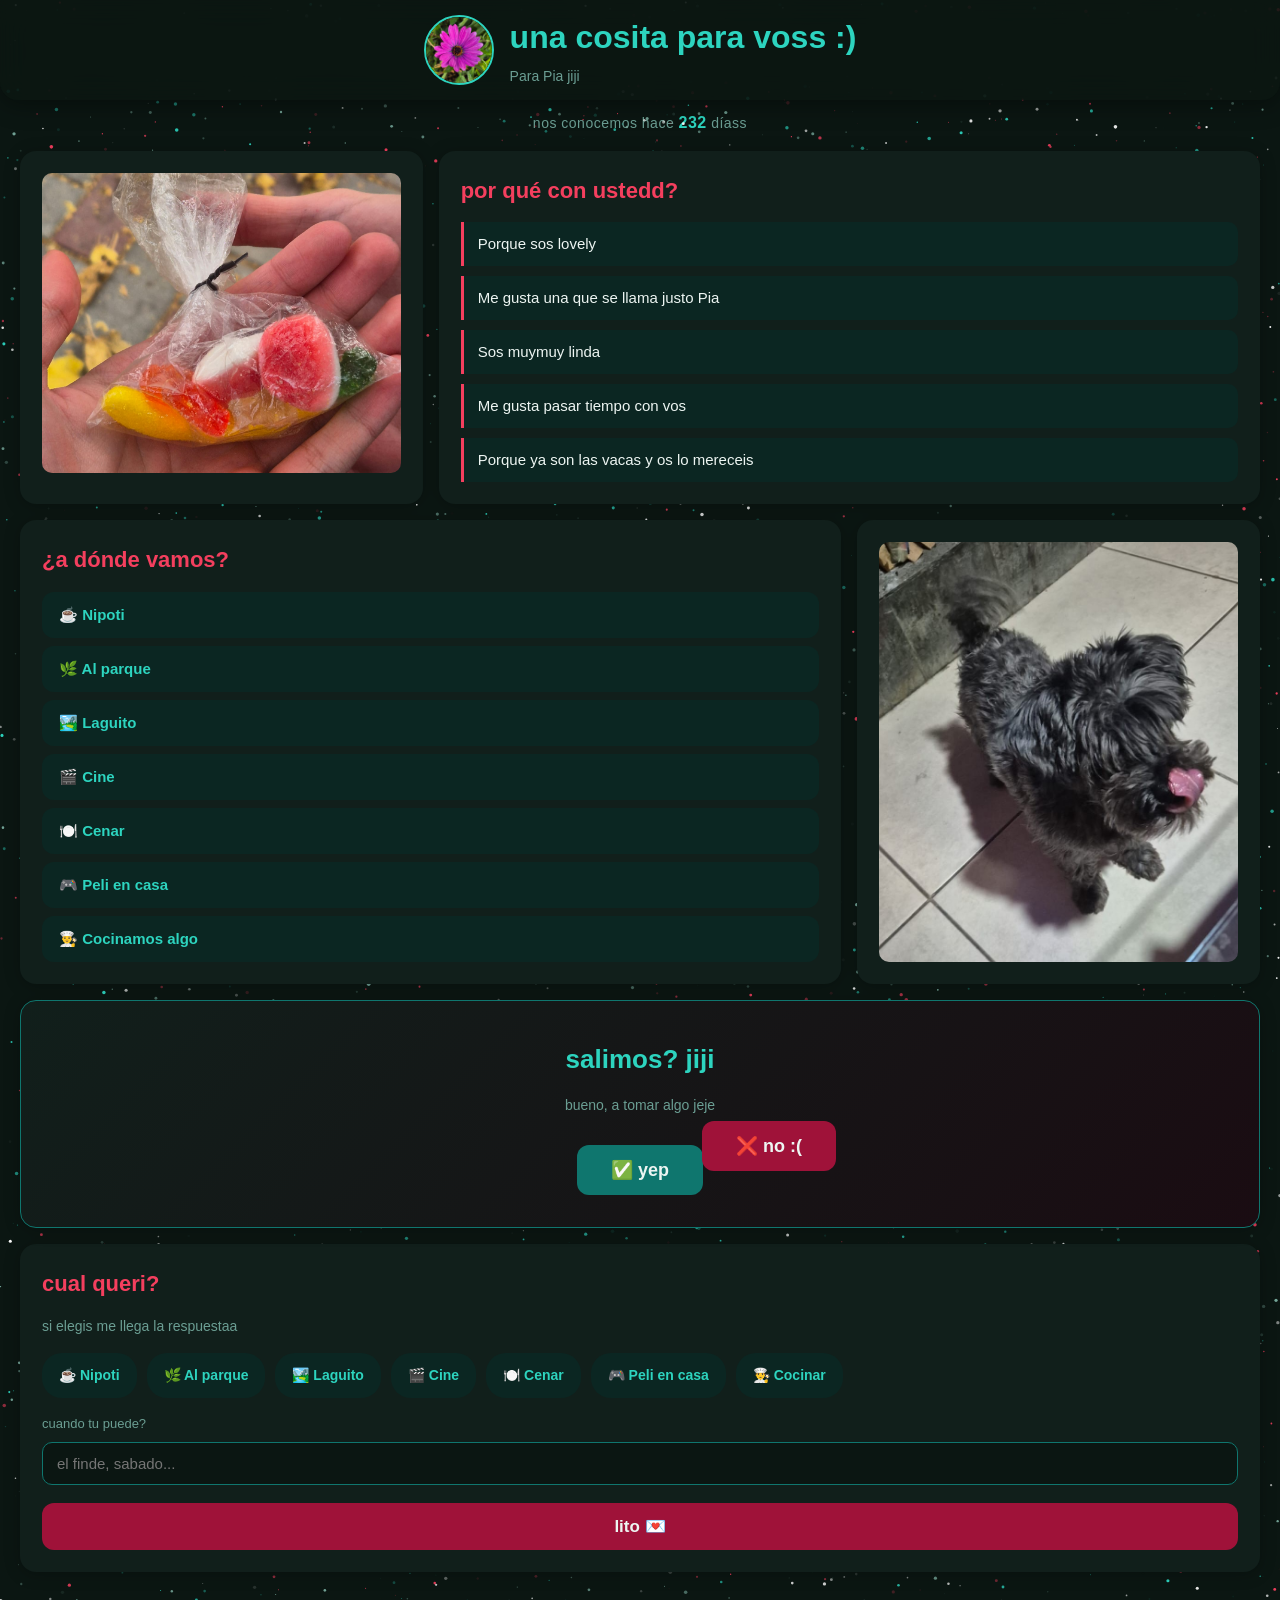
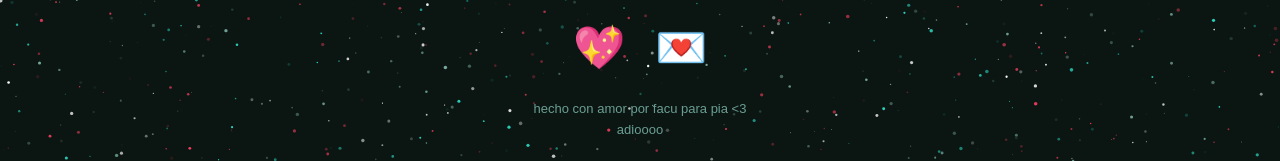
==== index.html @ f3afb6c2 "Add files via upload" ====
<!DOCTYPE html>
<html lang="es">
<head>
  <meta charset="utf-8">
  <meta name="viewport" content="width=device-width, initial-scale=1.0">
  <title>Para una linda</title>
  <link rel="stylesheet" href="style.css">
</head>
<body>

  <canvas id="stars-canvas"></canvas>

  <div id="banner">
    <div class="banner-perfil">
      <img src="foto_yo.jpeg" id="fotoyo" alt="Foto de perfil">
      <div>
        <h1>una cosita para voss :)</h1>
        <p>Para Pia jiji</p>
      </div>
    </div>
  </div>

  <div id="contador">
    nos conocemos hace <span id="dias-contador">...</span> díass
  </div>

  <div id="contenido">

    <div class="cajas">
      <img src="luna.jpeg" class="foto-caja foto-grande" alt="Fotografía de la luna tomada por Facundo">
    </div>

    <div class="cajas media">
      <h2>por qué con ustedd?</h2>
      <ul class="frases-lista">
        <li>Porque sos lovely</li>
        <li>Me gusta una que se llama justo Pia</li>
        <li>Sos muymuy linda</li>
        <li>Me gusta pasar tiempo con vos</li>
        <li>Porque ya son las vacas y os lo mereceis</li>
      </ul>
    </div>

    <div class="cajas media">
      <h2>¿a dónde vamos?</h2>
      <div class="etiquetas">
        <a class="etiqueta" href="https://maps.app.goo.gl/S3J49CfTsaXDtMXm7" target="_blank">☕ Nipoti</a>
        <a class="etiqueta" href="https://maps.app.goo.gl/zcuScy9pAKQs1Qn79" target="_blank">🌿 Al parque</a>
        <a class="etiqueta" href="https://maps.app.goo.gl/f2UYCHZH5TrQFdBo7" target="_blank">🏞️ Laguito</a>
        <a class="etiqueta" href="https://maps.app.goo.gl/FrqxcBMbyZqVu3yT8" target="_blank">🎬 Cine</a>
        <a class="etiqueta" href="https://maps.app.goo.gl/B5CruoUdHxFvpHZW9" target="_blank">🍽️ Cenar</a>
        <span class="etiqueta">🎮 Peli en casa</span>
        <span class="etiqueta">👨‍🍳 Cocinamos algo</span>
      </div>
    </div>

    <div class="cajas">
      <img src="lentes.jpeg" class="foto-caja foto-grande foto-llena" alt="Foto de Facu">
    </div>

    <div class="cajas ancha" id="salimos">
      <h2>salimos? jiji</h2>
      <p class="subtitulo">bueno, a tomar algo jeje </p>

      <div class="btns-salimos" id="contenedor-btns">
        <button id="btn-si" onclick="dijoBienSi()">✅ yep</button>
        <button id="btn-no">❌ no :(</button>
      </div>

      <div id="msg-si">
        <p>vamooooo, aunque mucho para elegir no habia jiji</p>
        <p class="msg-secreto">a que la dalma está durmiendo 😴 jeje</p>
      </div>
    </div>

    <div class="cajas ancha" id="formulario">
      <h2>cual queri?</h2>
      <p class="subtitulo">si elegis me llega la respuestaa</p>

      <form action="https://formsubmit.co/facundoher2009@gmail.com" method="POST">
        <input type="hidden" name="_subject"  value="respondiooo 🎉">
        <input type="hidden" name="_captcha"  value="false">
        <input type="hidden" name="_template" value="table">
        <input type="hidden" name="_next"     value="https://facuher23.github.io/Salimos-/gracias.html">

        <div class="opciones-plan">
          <input type="radio" name="plan" value="Nipoti" id="p1">
          <label for="p1">☕ Nipoti</label>

          <input type="radio" name="plan" value="Parque San Martín" id="p2">
          <label for="p2">🌿 Al parque</label>

          <input type="radio" name="plan" value="Lago del Torreón" id="p3">
          <label for="p3">🏞️ Laguito</label>

          <input type="radio" name="plan" value="Cine" id="p5">
          <label for="p5">🎬 Cine</label>

          <input type="radio" name="plan" value="Cenar" id="p6">
          <label for="p6">🍽️ Cenar</label>

          <input type="radio" name="plan" value="Peli en casa" id="p7">
          <label for="p7">🎮 Peli en casa</label>

          <input type="radio" name="plan" value="Cocinar" id="p8">
          <label for="p8">👨‍🍳 Cocinar</label>
        </div>

        <label class="campo-label" for="cuando">cuando tu puede?</label>
        <input type="text" id="cuando" name="cuando" class="campo" placeholder="el finde, sabado...">

        <button type="submit" class="btn-enviar">lito 💌</button>
      </form>
    </div>

  </div>

  <div class="redes-sociales">
    <span class="emoji" onclick="window.location.href='fotos.html'" title="mi fotógrafa favorita">💖</span>
    <span class="emoji" onclick="window.location.href='cancion.html'" title="una canción">💌</span>
  </div>

  <div id="footer">
    <p>hecho con amor por facu para pia <3</p>
    <p>adioooo</p>
  </div>

  <script src="script.js"></script>
</body>
</html>
---- style.css ----
/* ─── TOKENS ─── */
:root {
  --fondo:         #0b1612;
  --caja:          #111f1b;
  --caja-hover:    #172a25;
  --texto:         #edf5f2;
  --texto-suave:   #6b9e93;
  --verde:         #2dd4bf;
  --verde-oscuro:  #0f766e;
  --rojo:          #f43f5e;
  --rojo-oscuro:   #9f1239;
  --etiq-fondo:    #0b2622;
  --radio:         16px;
}

/* ─── RESET ─── */
*, *::before, *::after { box-sizing: border-box; margin: 0; padding: 0; }

body {
  background: var(--fondo);
  color: var(--texto);
  font-family: 'Century Gothic', 'Trebuchet MS', sans-serif;
  font-size: 17px;
  line-height: 1.6;
  min-height: 100vh;
}

h1 { color: var(--verde);  font-size: 32px; }
h2 { color: var(--rojo);   font-size: 22px; margin-bottom: 14px; }
a  { color: var(--verde);  text-decoration: none; transition: color .2s; }
a:hover { color: var(--rojo); }

#stars-canvas {
  position: fixed;
  inset: 0;
  z-index: 0;
  pointer-events: none;
}

#banner, #contenido, .redes-sociales, #footer {
  position: relative;
  z-index: 1;
}

#banner {
  position: sticky;
  top: 0;
  z-index: 10;
  background: rgba(11, 22, 18, 0.82);
  backdrop-filter: blur(14px);
  -webkit-backdrop-filter: blur(14px);
  padding: 12px 20px;
  border-radius: 0 0 18px 18px;
  box-shadow: 0 4px 24px rgba(0,0,0,.4);
}

.banner-perfil {
  display: flex;
  align-items: center;
  justify-content: center;
  gap: 16px;
  flex-wrap: wrap;
}

#fotoyo {
  width: 70px;
  height: 70px;
  object-fit: cover;
  border-radius: 50%;
  border: 2px solid var(--verde);
}

.banner-perfil p { color: var(--texto-suave); font-size: 14px; margin-top: 2px; }

#contador {
  text-align: center;
  padding: 10px 20px 0;
  color: var(--texto-suave);
  font-size: 14px;
  letter-spacing: .5px;
}
#contador span { color: var(--verde); font-weight: bold; font-size: 16px; }

#contenido {
  display: grid;
  grid-template-columns: repeat(3, 1fr);
  gap: 16px;
  margin: 16px 20px 20px;
}

.ancha { grid-column: span 3; }
.media { grid-column: span 2; }

.cajas {
  background: var(--caja);
  padding: 22px;
  border-radius: var(--radio);
  box-shadow: 0 2px 16px rgba(0,0,0,.25);
  overflow: auto;
  transition: transform .2s, background .2s;
}
.cajas:hover { transform: translateY(-3px); background: var(--caja-hover); }

/* caja que solo tiene una foto grande: que la llene entera, sin espacio sobrante */
.cajas:has(.foto-llena) {
  display: flex;
}

.foto-caja {
  width: 28%;
  height: auto;
  object-fit: cover;
  border-radius: 10px;
  float: right;
  margin: 0 0 12px 16px;
}
.foto-grande {
  width: 100%;
  height: 300px;
  object-fit: cover;
  float: none;
  margin: 0;
  border-radius: 10px;
}

.foto-llena {
  height: 100% !important;
}

.frases-lista {
  list-style: none;
  margin-top: 8px;
  display: flex;
  flex-direction: column;
  gap: 10px;
}
.frases-lista li {
  background: var(--etiq-fondo);
  border-left: 3px solid var(--rojo);
  padding: 10px 14px;
  border-radius: 0 10px 10px 0;
  color: var(--texto);
  font-size: 15px;
}

/* ─── ETIQUETAS / MAPS (estilo "destacado" pero fino, son 5 links + 2 spans) ─── */
.etiquetas {
  display: flex;
  flex-direction: column;
  gap: 8px;
  margin-top: 8px;
}
.etiqueta {
  display: flex;
  align-items: center;
  background: var(--etiq-fondo);
  color: var(--verde);
  padding: 10px 16px;
  border-radius: 12px;
  font-size: 15px;
  font-weight: bold;
  border: 1px solid transparent;
  transition: transform .2s, border-color .2s, color .2s, background .2s;
}
.etiqueta:hover {
  transform: translateX(5px);
  border-color: var(--verde);
  color: var(--texto);
  background: var(--verde-oscuro);
}

#salimos {
  text-align: center;
  padding: 38px 22px 32px;
  background: linear-gradient(135deg, #111f1b 0%, #1a0c12 100%);
  border: 1px solid var(--verde-oscuro);
  position: relative;
  overflow: hidden;
  min-height: 220px;
}
#salimos h2 { color: var(--verde); font-size: 26px; }
#salimos .subtitulo { color: var(--texto-suave); font-size: 14px; margin-bottom: 28px; }

.btns-salimos {
  display: flex;
  justify-content: center;
  align-items: center;
  gap: 24px;
  flex-wrap: wrap;
}

#btn-si {
  background: var(--verde-oscuro);
  color: var(--texto);
  border: none;
  padding: 14px 34px;
  border-radius: 12px;
  font-size: 18px;
  font-weight: bold;
  cursor: pointer;
  font-family: inherit;
  transition: background .2s, transform .15s;
  position: relative;
  z-index: 2;
}
#btn-si:hover { background: var(--verde); color: #0b1612; transform: scale(1.06); }

#btn-no {
  background: var(--rojo-oscuro);
  color: var(--texto);
  border: none;
  padding: 14px 34px;
  border-radius: 12px;
  font-size: 18px;
  font-weight: bold;
  cursor: pointer;
  font-family: inherit;
  position: absolute;
  transition: background .2s;
  white-space: nowrap;
  z-index: 2;
}
#btn-no:hover { background: var(--rojo); }

#msg-si {
  display: none;
  flex-direction: column;
  gap: 10px;
  align-items: center;
}
#msg-si p:first-child {
  color: var(--verde);
  font-size: 24px;
  font-weight: bold;
  animation: fadeUp .5s ease;
}
#msg-si .msg-secreto {
  color: var(--texto-suave);
  font-size: 14px;
  animation: fadeUp .8s ease;
  font-style: italic;
}

@keyframes fadeUp {
  from { opacity: 0; transform: translateY(8px); }
  to   { opacity: 1; transform: translateY(0); }
}

#formulario h2 { color: var(--rojo); }
#formulario .subtitulo { color: var(--texto-suave); font-size: 14px; margin-bottom: 16px; }

.opciones-plan {
  display: flex;
  flex-wrap: wrap;
  gap: 10px;
  margin-bottom: 16px;
}

.opciones-plan input[type="radio"] { display: none; }
.opciones-plan label {
  background: var(--etiq-fondo);
  color: var(--verde);
  padding: 10px 16px;
  border-radius: 20px;
  font-size: 14px;
  font-weight: bold;
  cursor: pointer;
  border: 1px solid transparent;
  transition: all .2s;
}
.opciones-plan input[type="radio"]:checked + label {
  background: var(--verde-oscuro);
  border-color: var(--verde);
  color: var(--texto);
}

.campo {
  width: 100%;
  background: #0b1612;
  border: 1px solid var(--verde-oscuro);
  border-radius: 10px;
  color: var(--texto);
  padding: 12px 14px;
  font-size: 15px;
  font-family: inherit;
  outline: none;
  transition: border-color .2s;
  margin-top: 4px;
}
.campo:focus { border-color: var(--verde); }

.campo-label {
  display: block;
  color: var(--texto-suave);
  font-size: 13px;
  margin-top: 14px;
  margin-bottom: 4px;
}

.btn-enviar {
  display: block;
  width: 100%;
  margin-top: 18px;
  padding: 13px;
  background: var(--rojo-oscuro);
  color: var(--texto);
  border: none;
  border-radius: 12px;
  font-size: 17px;
  font-weight: bold;
  cursor: pointer;
  font-family: inherit;
  transition: background .2s, transform .1s;
}
.btn-enviar:hover { background: var(--rojo); transform: scale(1.01); }

.redes-sociales {
  display: flex;
  justify-content: center;
  gap: 30px;
  padding: 22px 20px 8px;
}
.emoji {
  font-size: 42px;
  display: inline-block;
  cursor: pointer;
  transition: transform .2s ease;
}
.emoji:hover { transform: translateY(-5px) scale(1.15); }

#footer {
  text-align: center;
  padding: 10px 20px 20px;
  color: var(--texto-suave);
  font-size: 13px;
}

@media (max-width: 640px) {
  #contenido { grid-template-columns: 1fr; }
  .ancha, .media { grid-column: span 1; }
  #salimos { min-height: 260px; }
  #btn-no { position: relative; left: auto !important; top: auto !important; }
}
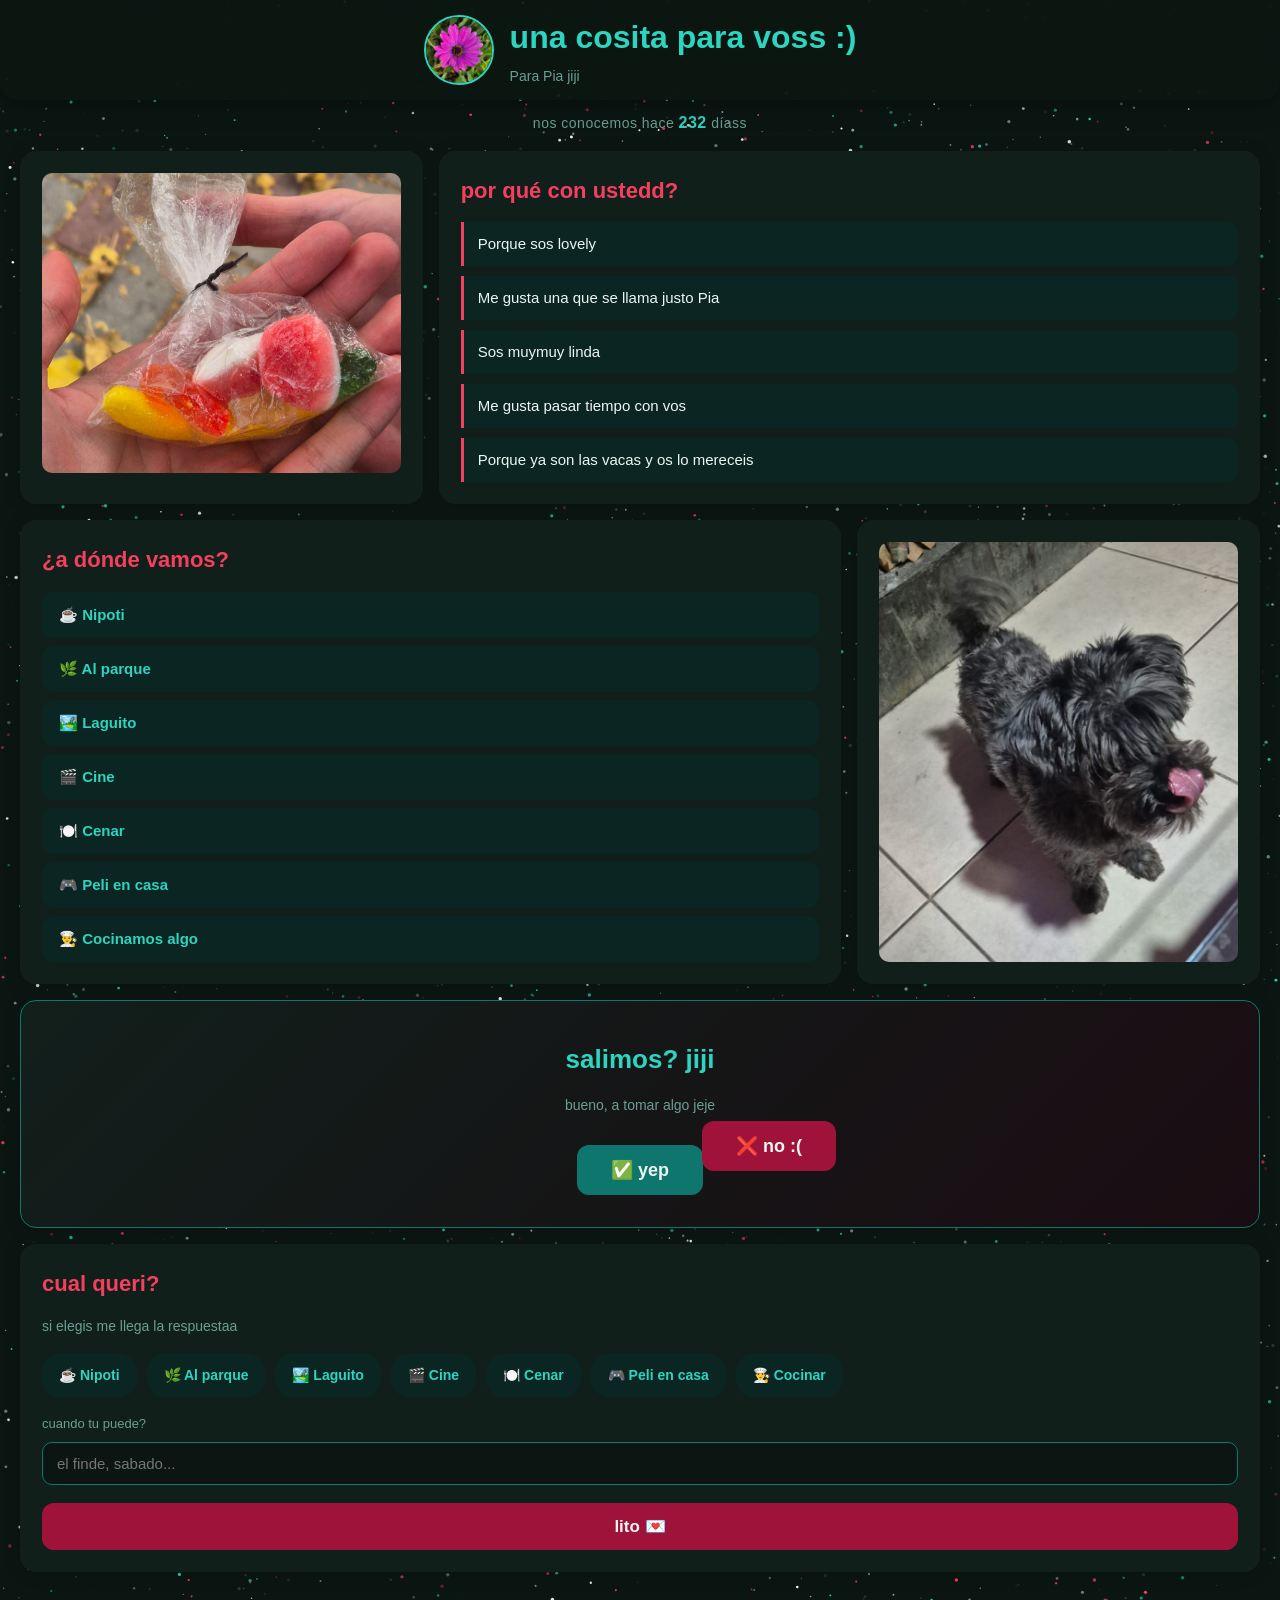
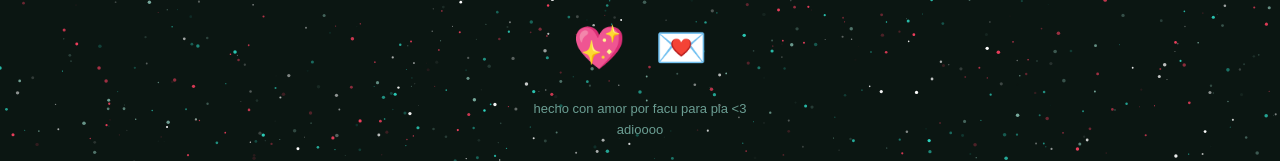
==== commit 61696ce6: "Update index.html" ====
--- a/index.html
+++ b/index.html
@@ -81,7 +81,7 @@
         <input type="hidden" name="_subject"  value="respondiooo 🎉">
         <input type="hidden" name="_captcha"  value="false">
         <input type="hidden" name="_template" value="table">
-        <input type="hidden" name="_next"     value="https://facuher23.github.io/Salimos-/gracias.html">
+        <input type="hidden" name="_next"     value="gracias.html">
 
         <div class="opciones-plan">
           <input type="radio" name="plan" value="Nipoti" id="p1">
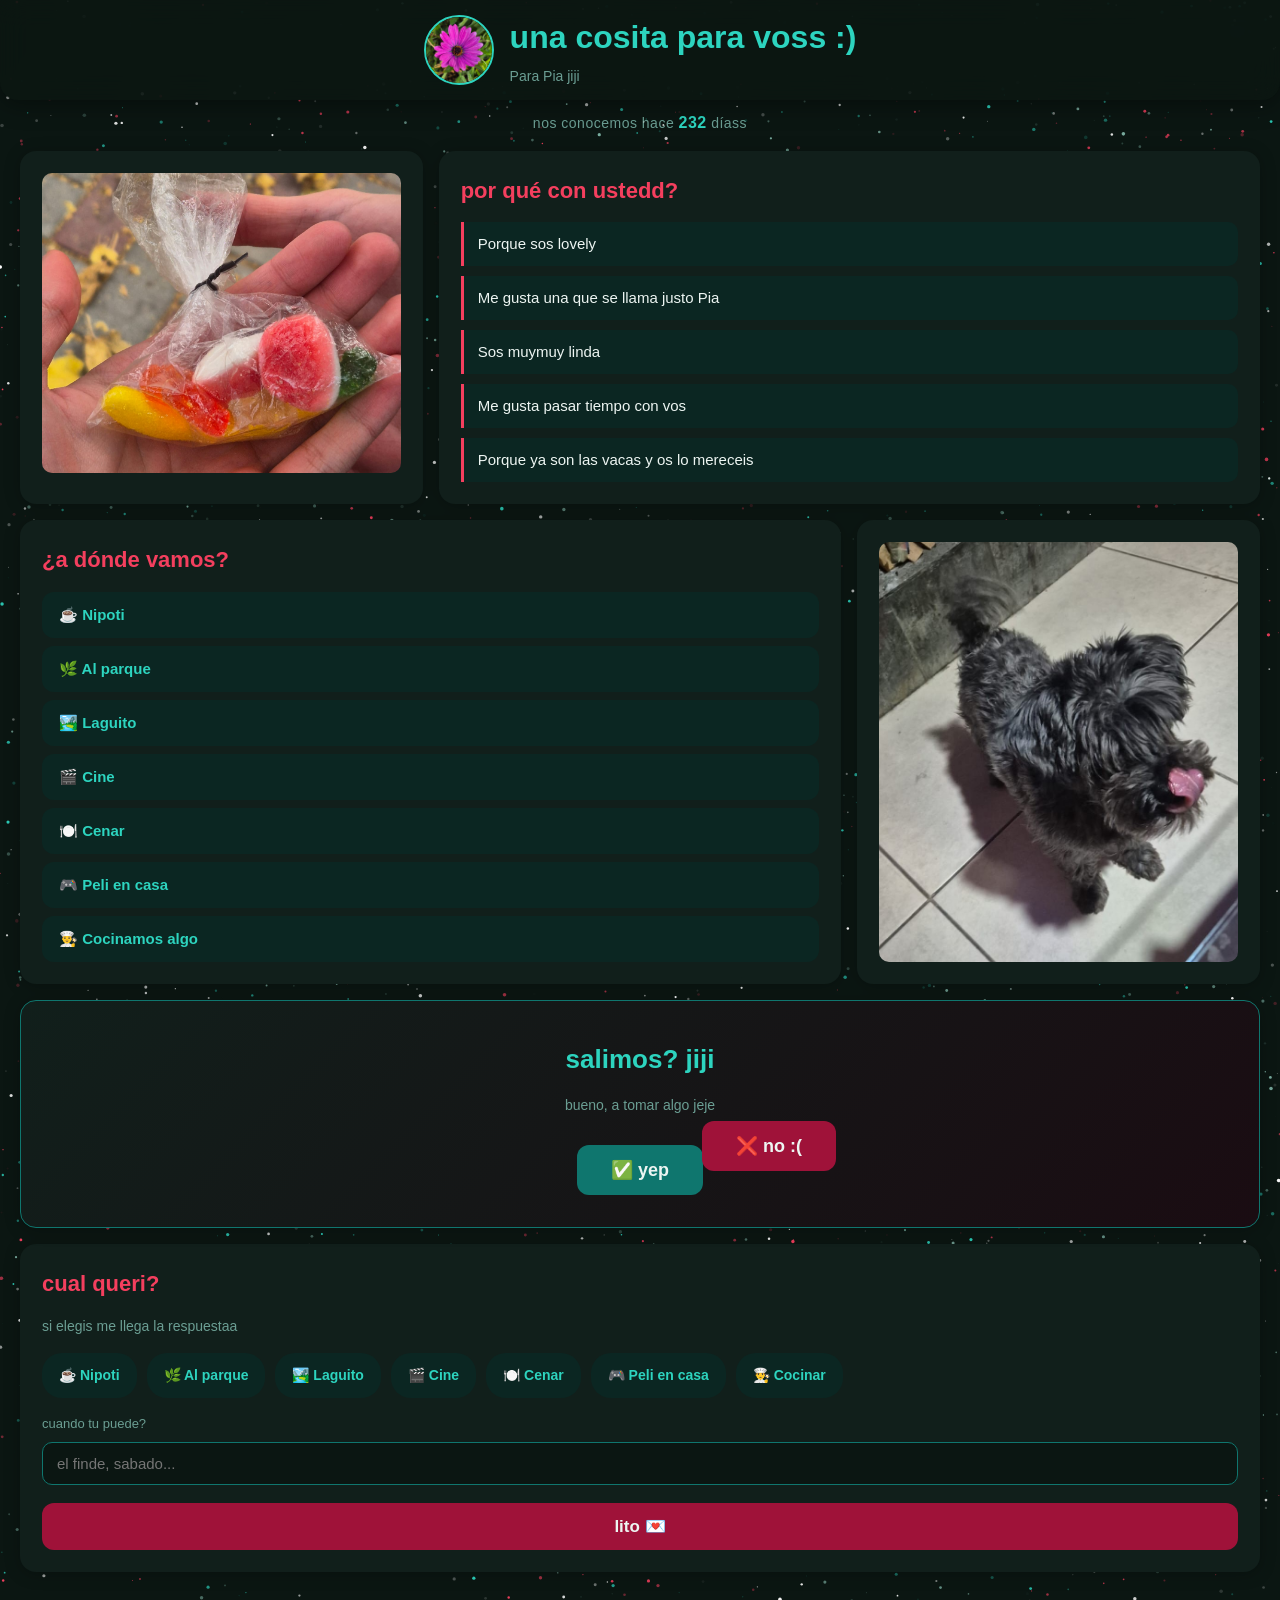
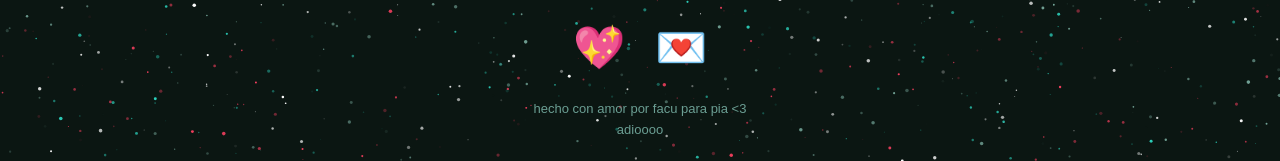
==== commit 45087ada: "Update form submission redirect URL" ====
--- a/index.html
+++ b/index.html
@@ -81,7 +81,7 @@
         <input type="hidden" name="_subject"  value="respondiooo 🎉">
         <input type="hidden" name="_captcha"  value="false">
         <input type="hidden" name="_template" value="table">
-        <input type="hidden" name="_next"     value="gracias.html">
+        <input type="hidden" name="_next"     value="https://facuher23.github.io/Salimos-/gracias.html">
 
         <div class="opciones-plan">
           <input type="radio" name="plan" value="Nipoti" id="p1">
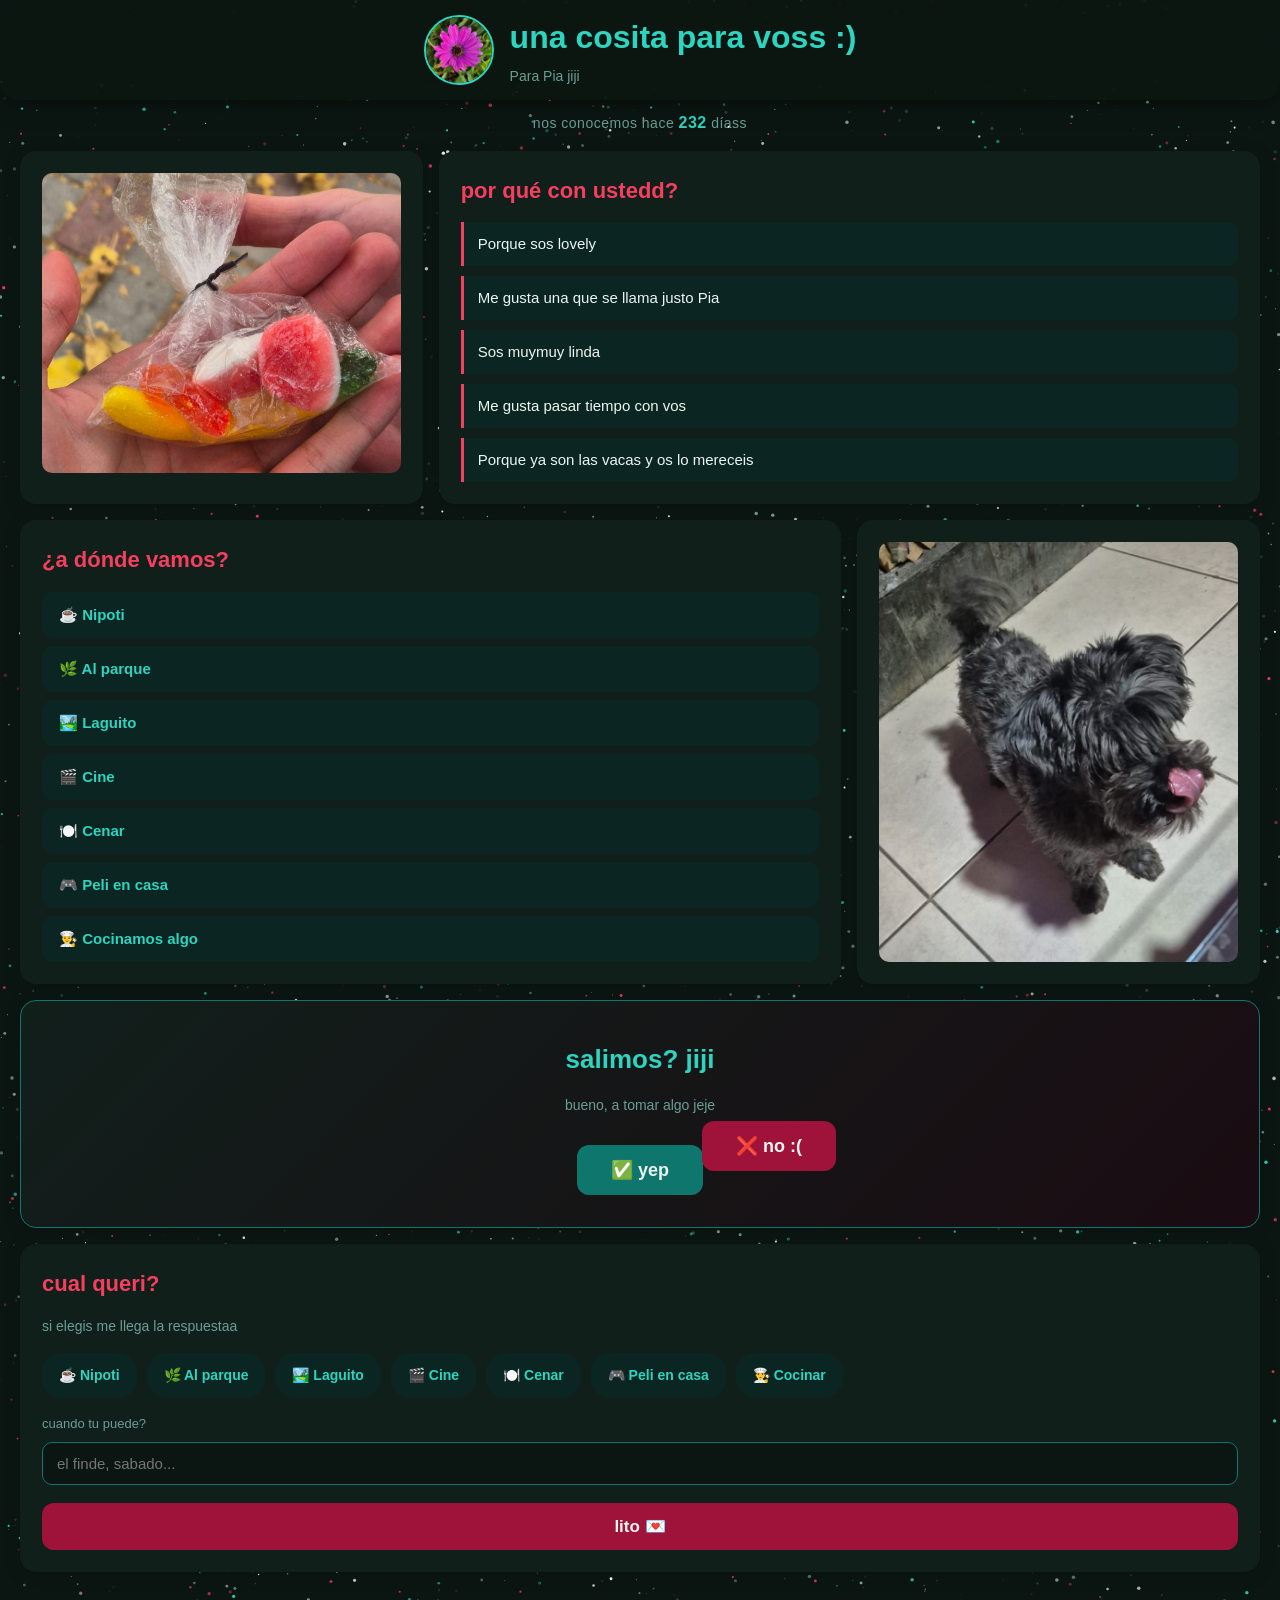
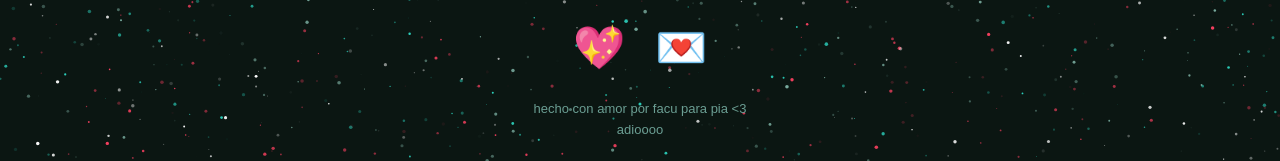
==== commit 238e3a93: "Update index.html" ====
--- a/index.html
+++ b/index.html
@@ -81,7 +81,7 @@
         <input type="hidden" name="_subject"  value="respondiooo 🎉">
         <input type="hidden" name="_captcha"  value="false">
         <input type="hidden" name="_template" value="table">
-        <input type="hidden" name="_next"     value="https://facuher23.github.io/Salimos-/gracias.html">
+        <input type="hidden" name="_next"     value="https://facuher23.github.io/ParaPia/gracias.html">
 
         <div class="opciones-plan">
           <input type="radio" name="plan" value="Nipoti" id="p1">
